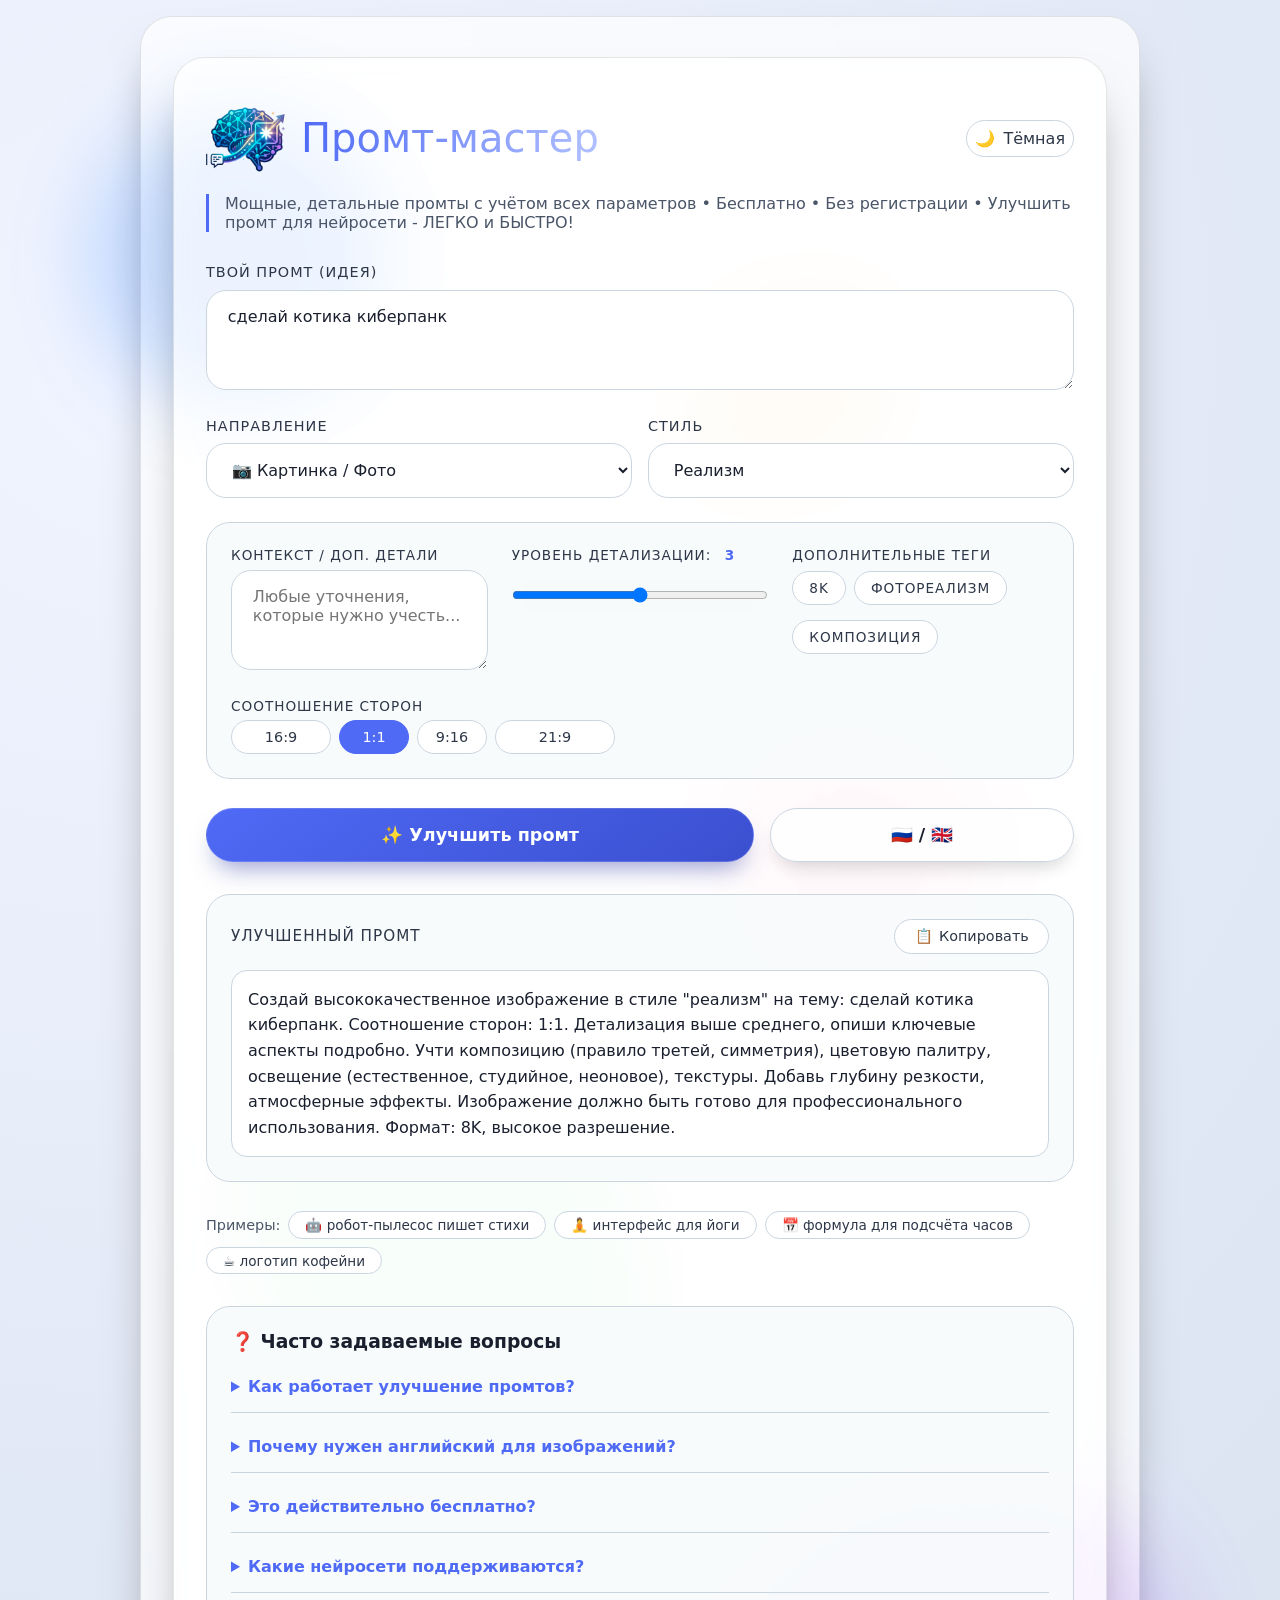
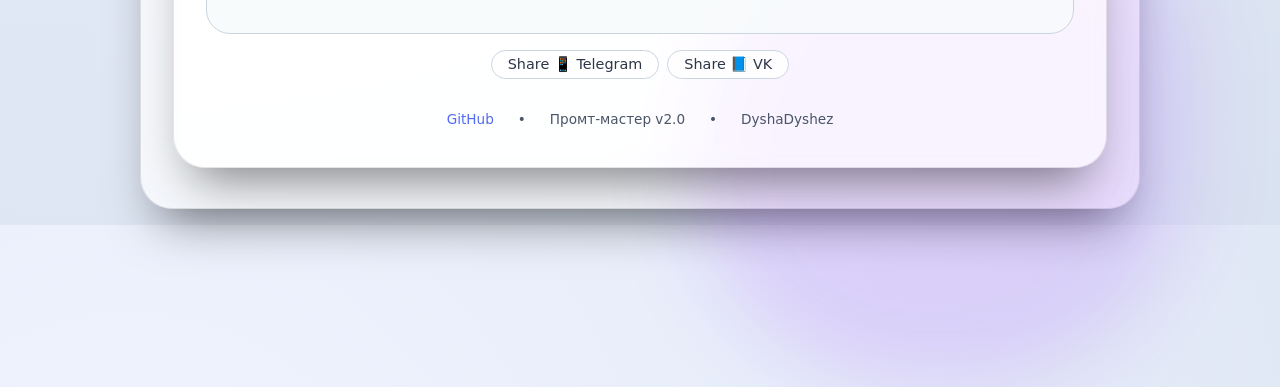
==== index.html @ 8c478e72 "Update index.html" ====
<!DOCTYPE html>
<html lang="ru">
<head>
    <title>Промт-мастер | Улучшить промт для нейросетей и ИИ</title>
    <link rel="icon" href="https://example.com/favicon.ico" type="image/favicon-120x120.svg">
    <meta name="yandex-verification" content="3de7c754c1885992" />
    <!-- ВСЕ МЕТА-ТЕГИ ОСТАЮТСЯ БЕЗ ИЗМЕНЕНИЙ -->
     <meta property="og:title" content="Промт-мастер — улучшить промт для нейросетей">
    <meta property="og:description" content="Бесплатный инструмент для создания идеальных запросов в Midjourney, ChatGPT и другие нейросети. Автоперевод, детализация, теги. Промт-мастер">
    <meta property="og:type" content="website">
    <meta property="og:url" content="https://dyshadyshez.github.io/Promt-Changer/">
    <meta property="og:image" content="https://dyshadyshez.github.io/Promt-Changer/og-image.jpg">
    <meta property="og:image:width" content="1200">
    <meta property="og:image:height" content="630">
    <meta property="og:site_name" content="Промт-мастер">
    <meta property="og:locale" content="ru_RU">
    <meta property="telegram:channel" content="@ваш_канал">
    <meta name="robots" content="index, follow, max-snippet:-1, max-image-preview:large, max-video-preview:-1">
    <meta name="googlebot" content="index, follow">
    <meta name="yandex" content="index, follow">
    <meta name="keywords" content="prompt, prompt-changer, prompt-master, prompt master, promt, prompt ai, промт, улучшение промтов, генератор промтов, нейросети, midjourney, chatgpt, dall-e, stable diffusion, prompt engineering, запросы для нейросетей, как писать промты, промты для изображений, промты для текста, ИИ, искусственный интеллект, dyshadyshez">
    <meta name="author" content="dyshadyshez">
    <meta name="copyright" content="2026">
    <meta name="format-detection" content="telephone=no">
    <meta name="theme-color" content="#4f6af5">
    <link rel="sitemap" type="application/xml" href="https://dyshadyshez.github.io/Promt-Changer/sitemap.xml">
    <meta charset="UTF-8">
    <meta name="viewport" content="width=device-width, initial-scale=1.0">
    <meta name="description" content="Промт-мастер — бесплатный онлайн-инструмент для улучшения промтов. Автоматически переводит на английский, добавляет детали, стили и теги для идеальных запросов в Midjourney, ChatGPT, DALL-E, Stable Diffusion.">
    <meta name="keywords" content="промт, улучшить промт для нейросети, улучшение промтов, нейросети, midjourney, chatgpt, dall-e, генерация изображений, AI prompts, prompt engineering, генератор промтов, запросы для нейросетей, как писать промты, promt, промт, промт для нейросетей, улучшить промт, улучшение промта, нейросеть, AI">
    <meta name="author" content="dyshadyshez">
    <meta name="robots" content="index, follow">
    <meta name="language" content="Russian">
    <meta name="revisit-after" content="7 days">
    <meta property="og:image" content="https://dyshadyshez.github.io/Promt-Changer/og-image.png">
    <meta property="og:image:width" content="1200">
    <meta property="og:image:height" content="630">
    <meta property="og:image:alt" content="Промт-мастер - улучшение промтов для нейросетей">
    <meta name="twitter:card" content="summary_large_image">
    <meta name="twitter:image" content="https://dyshadyshez.github.io/Promt-Changer/og-image.jpg">
    <meta name="twitter:card" content="summary_large_image">
    <meta name="twitter:title" content="Промт-мастер">
    <meta name="twitter:description" content="Улучшить промт для нейросетей">
    <meta name="twitter:image" content="https://dyshadyshez.github.io/Promt-Changer/twitter-preview.jpg">
    <meta name="twitter:site" content="@dyshadyshez">
    <link rel="canonical" href="https://dyshadyshez.github.io/Promt-Changer/">
    <link rel="icon" type="image/x-icon" href="favicon.ico">
    <link rel="icon" type="image/png" sizes="32x32" href="favicon-32x32.png">
    <link rel="icon" type="image/png" sizes="16x16" href="favicon-16x16.png">
    <link rel="apple-touch-icon" href="apple-touch-icon.png">
    <meta name="yandex-verification" content="107773413" />
    <meta name="google-site-verification" content="Kg1-08nEpYVhfQC5q7SA82VuYpNn3GpHWhZMo6xVyNA" />
    <meta name="robots" content="index, follow, max-snippet:-1, max-image-preview:large, max-video-preview:-1">
    <!-- ... (весь head остается таким же, но удаляем тег <style> и его содержимое) ... -->
    
    <meta charset="UTF-8">
    <meta name="viewport" content="width=device-width, initial-scale=1.0">
    <title>Промт-мастер | Улучшить промт для нейросетей и ИИ</title>
    
    <!-- ПОДКЛЮЧАЕМ ВНЕШНИЙ CSS -->
    <link rel="stylesheet" href="css/style.css">
    
    <!-- ОСТАЛЬНЫЕ МЕТА-ТЕГИ И СКРИПТЫ АНАЛИТИКИ ОСТАЮТСЯ -->
    <!-- ... -->
</head>
<body>
    <div class="main-panel">
    <!-- ВЕСЬ HTML-КОД ТЕЛА СТРАНИЦЫ ОСТАЕТСЯ ТАКИМ ЖЕ -->
    <div class="shapes" id="parallaxShapes">
        <div class="shape shape1" data-depth="0.4"></div>
        <div class="shape shape2" data-depth="0.7"></div>
        <div class="shape shape3" data-depth="0.2"></div>
        <div class="shape shape4" data-depth="0.9"></div>
        <div class="shape shape5" data-depth="0.5"></div>
    </div>
    <div class="main-panel">
        <div class="header">
            <div style="display: flex; align-items: center;">
                <img src="og-image_v2.png" alt="Промт-мастер" style="height: 80px; width: auto; border-radius: 8px;">
                <span style="font-size: 2.5rem; font-weight: 500; margin-left: 15px; background: linear-gradient(to right, #4f6af5, #b0c0ff); -webkit-background-clip: text; -webkit-text-fill-color: transparent;">Промт-мастер</span>
            </div>
            <div class="theme-toggle" id="themeToggle">
                <span>🌙</span>
                <span>Тема</span>
            </div>
        </div>
        <div class="subhead">Мощные, детальные промты с учётом всех параметров • Бесплатно • Без регистрации • Улучшить промт для нейросети - ЛЕГКО и БЫСТРО!</div>
        <div class="input-group">
            <label for="rawPrompt">Твой промт (идея)</label>
            <textarea id="rawPrompt" placeholder="Например: сделай котика киберпанк">сделай котика киберпанк</textarea>
        </div>
        <div class="select-row">
            <div class="select-item">
                <label for="direction">Направление</label>
                <select id="direction">
                    <option value="image" selected>📷 Картинка / Фото</option>
                    <option value="text">📝 Текст</option>
                    <option value="code">💻 Код</option>
                    <option value="excel">📊 Excel</option>
                    <option value="video">🎬 Видео</option>
                    <option value="music">🎵 Музыка</option>
                    <option value="3d">🧊 3D модель</option>
                    <option value="design">🎨 Дизайн</option>
                    <option value="marketing">📈 Маркетинг</option>
                </select>
            </div>
            <div class="select-item">
                <label for="style">Стиль</label>
                <select id="style"></select>
            </div>
        </div>
        <div class="extra-settings">
            <div class="setting-item">
                <label for="context">Контекст / доп. детали</label>
                <textarea id="context" placeholder="Любые уточнения, которые нужно учесть..." rows="2"></textarea>
            </div>
            <div class="setting-item">
                <label for="detailLevel">Уровень детализации: <span id="detailValue" class="range-value">3</span></label>
                <input type="range" id="detailLevel" min="1" max="5" value="3" step="1">
            </div>
            <div class="setting-item" id="tagsContainer" style="display: none;">
                <label>Дополнительные теги</label>
                <div class="tags-container" id="dynamicTags"></div>
            </div>
            <div class="setting-item" id="aspectRatioContainer" style="display: none;">
                <label>Соотношение сторон</label>
                <div class="aspect-ratio-group" id="aspectGroup">
                    <div class="aspect-btn" data-ratio="16:9">16:9</div>
                    <div class="aspect-btn active" data-ratio="1:1">1:1</div>
                    <div class="aspect-btn" data-ratio="9:16">9:16</div>
                    <div class="aspect-btn" data-ratio="21:9">21:9</div>
                </div>
                <input type="hidden" id="aspectRatio" value="1:1">
            </div>
        </div>
        <div class="button-group">
            <button class="primary-btn" id="enhanceBtn">✨ Улучшить промт</button>
            <button class="lang-toggle-btn" id="langToggle">🇷🇺 / 🇬🇧</button>
        </div>
        <div class="result-area">
            <div class="result-header">
                <span>улучшенный промт</span>
                <div class="result-actions">
                    <button class="copy-btn" id="copyBtn"><span>📋</span> Копировать</button>
                </div>
            </div>
            <div class="prompt-output" id="enhancedPrompt">Здесь появится улучшенная версия...</div>
        </div>
        <div class="examples">
            <span>Примеры:</span>
            <div class="example-chip" data-example="робот-пылесос пишет стихи">🤖 робот-пылесос пишет стихи</div>
            <div class="example-chip" data-example="интерфейс для приложения йоги">🧘 интерфейс для йоги</div>
            <div class="example-chip" data-example="формула для подсчёта часов">📅 формула для подсчёта часов</div>
            <div class="example-chip" data-example="логотип для кофейни в стиле минимализм">☕ логотип кофейни</div>
        </div>
        <div class="faq-section">
            <h3>❓ Часто задаваемые вопросы</h3>
            <details>
                <summary>Как работает улучшение промтов?</summary>
                <p>Мы анализируем ваш запрос, определяем направление (изображение, текст, код) и добавляем профессиональные детали, переводим на английский для лучших результатов в нейросетях. Учитываются стиль, контекст, уровень детализации и выбранные теги.</p>
            </details>
            <details>
                <summary>Почему нужен английский для изображений?</summary>
                <p>Большинство нейросетей (Midjourney, DALL-E, Stable Diffusion) лучше понимают английские запросы. Мы автоматически переводим и добавляем ключевые слова для качества: 4K, highly detailed, photorealistic, cinematic lighting и другие.</p>
            </details>
            <details>
                <summary>Это действительно бесплатно?</summary>
                <p>Да, Промт-мастер полностью бесплатный инструмент с открытым исходным кодом. Вы можете пользоваться всеми функциями без ограничений.</p>
            </details>
            <details>
                <summary>Какие нейросети поддерживаются?</summary>
                <p>Наши промты подходят для Midjourney, DALL-E 2/3, Stable Diffusion, Adobe Firefly, ChatGPT, Claude, Gemini и любых других генеративных моделей.</p>
            </details>
        </div>
        <div class="share-buttons">
            <a href="https://t.me/share/url?url=https://dyshadyshez.github.io/Promt-Changer/&text=Промт-мастер — улучшай промты для нейросетей" target="_blank" class="share-btn">Share 📱 Telegram</a>
            <a href="https://vk.com/share.php?url=https://dyshadyshez.github.io/Promt-Changer/" target="_blank" class="share-btn">Share 📘 VK</a>
        </div>
        <div class="footer">
            <a href="https://github.com/dyshadyshez/Promt-Changer" target="_blank">GitHub</a>
            <span>•</span>
            <span>Промт-мастер v2.0</span>
            <span>•</span>
            <span>DyshaDyshez</span>
        </div>
    </div>
    
    <div class="shapes" id="parallaxShapes">
        <!-- ... -->
    </div>
    
        <!-- ... весь HTML вашей страницы ... -->
    </div>
    
    <!-- ПОДКЛЮЧАЕМ ВНЕШНИЙ JS -->
    <script src="js/script.js"></script>
    
    <!-- ОСТАЛЬНЫЕ СКРИПТЫ (JSON-LD) ОСТАЮТСЯ -->
    <script type="application/ld+json">
    <!-- ... -->
    </script>
</body>
</html>
---- css/style.css ----
/* ===== СБРОС И ПЕРЕМЕННЫЕ ===== */
* {
    margin: 0;
    padding: 0;
    box-sizing: border-box;
    font-family: 'Inter', system-ui, -apple-system, BlinkMacSystemFont, 'Segoe UI', Roboto, sans-serif;
}
:root {
    --bg-gradient-start: #f0f4ff;
    --bg-gradient-end: #d9e2f0;
    --panel-bg: rgba(255, 255, 255, 0.7);
    --panel-border: rgba(0, 0, 0, 0.1);
    --text-primary: #1a1f2e;
    --text-secondary: #2d3748;
    --text-muted: #4a5568;
    --accent: #4f6af5;
    --accent-hover: #6d85f9;
    --input-bg: rgba(255, 255, 255, 0.9);
    --input-border: #cbd5e0;
    --result-bg: rgba(247, 250, 252, 0.8);
    --shape-opacity: 0.15;
    --shape-color1: rgba(0, 100, 255, 0.2);
    --shape-color2: rgba(150, 50, 255, 0.15);
    --shape-color3: rgba(255, 100, 150, 0.12);
    --shape-color4: rgba(50, 200, 100, 0.1);
    --shape-color5: rgba(255, 180, 50, 0.1);
}
[data-theme="dark"] {
    --bg-gradient-start: #1a1f2e;
    --bg-gradient-end: #0b0d17;
    --panel-bg: rgba(20, 25, 40, 0.7);
    --panel-border: rgba(255, 255, 255, 0.1);
    --text-primary: #eef2ff;
    --text-secondary: #cbd5ff;
    --text-muted: #9aa4c8;
    --accent: #4f6af5;
    --accent-hover: #6d85f9;
    --input-bg: rgba(12, 16, 28, 0.7);
    --input-border: #2f3750;
    --result-bg: rgba(8, 12, 22, 0.6);
    --shape-opacity: 0.03;
    --shape-color1: rgba(0, 180, 255, 0.15);
    --shape-color2: rgba(180, 90, 255, 0.1);
    --shape-color3: rgba(255, 120, 150, 0.12);
    --shape-color4: rgba(100, 255, 150, 0.08);
    --shape-color5: rgba(255, 200, 100, 0.1);
}
body {
    min-height: 100vh;
    background: radial-gradient(circle at 10% 20%, var(--bg-gradient-start), var(--bg-gradient-end));
    color: var(--text-primary);
    overflow-x: hidden;
    position: relative;
    display: flex;
    align-items: center;
    justify-content: center;
    padding: 1rem;
    transition: background 0.3s, color 0.3s;
}
.shapes {
    position: fixed;
    top: 0;
    left: 0;
    width: 100%;
    height: 100%;
    z-index: 0;
    pointer-events: none;
}
.shape {
    position: absolute;
    background: rgba(255, 255, 255, var(--shape-opacity));
    border-radius: 50%;
    filter: blur(40px);
    will-change: transform;
    transition: background 0.3s;
}
.shape1 { width: 300px; height: 300px; background: var(--shape-color1); top: 5%; left: -5%; }
.shape2 { width: 500px; height: 500px; background: var(--shape-color2); bottom: -10%; right: -5%; border-radius: 60% 40% 50% 50%; }
.shape3 { width: 250px; height: 250px; background: var(--shape-color3); top: 40%; right: 15%; border-radius: 30% 70% 70% 30%; filter: blur(50px); }
.shape4 { width: 400px; height: 400px; background: var(--shape-color4); bottom: 20%; left: 10%; border-radius: 40% 60% 30% 70%; }
.shape5 { width: 200px; height: 200px; background: var(--shape-color5); top: 15%; right: 25%; border-radius: 50% 20% 50% 20%; filter: blur(30px); }
.main-panel {
    position: relative;
    z-index: 10;
    width: 100%;
    max-width: 1000px;
    background: var(--panel-bg);
    backdrop-filter: blur(10px);
    -webkit-backdrop-filter: blur(10px);
    border: 1px solid var(--panel-border);
    border-radius: 32px;
    padding: 2.5rem 2rem;
    box-shadow: 0 30px 50px -20px rgba(0, 0, 0, 0.5);
    transition: background 0.3s, border 0.3s;
}
.header {
    display: flex;
    justify-content: space-between;
    align-items: center;
    margin-bottom: 1rem;
    flex-wrap: wrap;
    gap: 1rem;
}
h1 {
    font-size: 2.5rem;
    font-weight: 500;
    letter-spacing: -0.02em;
    background: linear-gradient(to right, var(--accent), #b0c0ff);
    -webkit-background-clip: text;
    -webkit-text-fill-color: transparent;
    margin-bottom: 0;
}
.theme-toggle {
    background: var(--input-bg);
    border: 1px solid var(--input-border);
    border-radius: 40px;
    padding: 0.5rem;
    cursor: pointer;
    display: flex;
    align-items: center;
    gap: 0.5rem;
    color: var(--text-secondary);
    transition: 0.2s;
}
.theme-toggle:hover { border-color: var(--accent); transform: scale(1.02); }
.subhead {
    font-size: 1rem;
    color: var(--text-muted);
    margin-bottom: 2rem;
    border-left: 3px solid var(--accent);
    padding-left: 1rem;
}
.input-group { margin-bottom: 1.5rem; }
label {
    display: block;
    font-size: 0.9rem;
    text-transform: uppercase;
    letter-spacing: 1px;
    color: var(--text-secondary);
    margin-bottom: 0.6rem;
}
textarea, select, input[type=range] {
    width: 100%;
    background: var(--input-bg);
    border: 1px solid var(--input-border);
    border-radius: 20px;
    padding: 1rem 1.3rem;
    font-size: 1rem;
    color: var(--text-primary);
    outline: none;
    transition: border 0.2s, box-shadow 0.2s, transform 0.2s, background 0.3s;
    backdrop-filter: blur(4px);
}
textarea { min-height: 100px; resize: vertical; }
textarea:focus, select:focus {
    border-color: var(--accent);
    box-shadow: 0 0 0 3px rgba(79, 106, 245, 0.2);
}
.select-row {
    display: flex;
    gap: 1rem;
    flex-wrap: wrap;
    margin-bottom: 1.5rem;
}
.select-item { flex: 1 1 200px; }
.extra-settings {
    background: var(--result-bg);
    border-radius: 24px;
    padding: 1.5rem;
    margin-bottom: 1.8rem;
    border: 1px solid var(--input-border);
    display: flex;
    flex-wrap: wrap;
    gap: 1.5rem;
    transition: background 0.3s;
}
.setting-item { flex: 1 1 200px; min-width: 160px; }
.setting-item label { margin-bottom: 0.4rem; font-size: 0.85rem; }
.range-value { display: inline-block; margin-left: 0.5rem; color: var(--accent); font-weight: 600; }
.tags-container {
    display: flex;
    flex-wrap: wrap;
    gap: 0.5rem;
    margin-top: 0.5rem;
}
.tag-checkbox {
    display: inline-flex;
    align-items: center;
    background: var(--input-bg);
    border: 1px solid var(--input-border);
    border-radius: 30px;
    padding: 0.5rem 1rem;
    font-size: 0.85rem;
    color: var(--text-secondary);
    cursor: pointer;
    transition: 0.2s;
    user-select: none;
}
.tag-checkbox input { display: none; }
.tag-checkbox:has(input:checked) {
    background: var(--accent);
    border-color: var(--accent);
    color: white;
}
.aspect-ratio-group {
    display: flex;
    gap: 0.5rem;
    flex-wrap: wrap;
    align-items: stretch;
}
.aspect-btn {
    background: var(--input-bg);
    border: 1px solid var(--input-border);
    border-radius: 30px;
    padding: 0.5rem 0;
    font-size: 0.9rem;
    color: var(--text-secondary);
    cursor: pointer;
    transition: 0.2s;
    text-align: center;
    display: flex;
    align-items: center;
    justify-content: center;
}
.aspect-btn[data-ratio="16:9"] { width: 100px; }
.aspect-btn[data-ratio="1:1"] { width: 70px; }
.aspect-btn[data-ratio="9:16"] { width: 70px; }
.aspect-btn[data-ratio="21:9"] { width: 120px; }
.aspect-btn.active {
    background: var(--accent);
    border-color: var(--accent);
    color: white;
}
.button-group {
    display: flex;
    gap: 1rem;
    flex-wrap: wrap;
    margin-bottom: 2rem;
}
.primary-btn, .lang-toggle-btn {
    background: linear-gradient(145deg, var(--accent), #3b4fd0);
    border: none;
    font-weight: 600;
    font-size: 1.1rem;
    padding: 1rem 1.8rem;
    border-radius: 40px;
    cursor: pointer;
    color: white;
    transition: transform 0.2s, box-shadow 0.2s, filter 0.2s;
    box-shadow: 0 15px 25px -10px rgba(47, 58, 163, 0.5);
    border: 1px solid rgba(255, 255, 255, 0.15);
    flex: 2;
}
.lang-toggle-btn {
    flex: 1;
    background: var(--input-bg);
    color: var(--text-primary);
    box-shadow: 0 10px 20px -8px rgba(0,0,0,0.2);
    border: 1px solid var(--input-border);
}
.primary-btn:hover, .lang-toggle-btn:hover {
    transform: scale(1.02) translateY(-2px);
    filter: brightness(1.1);
}
.result-area {
    background: var(--result-bg);
    border-radius: 24px;
    padding: 1.5rem;
    border: 1px solid var(--input-border);
    transition: background 0.3s;
}
.result-header {
    display: flex;
    justify-content: space-between;
    align-items: center;
    margin-bottom: 1rem;
    color: var(--text-secondary);
    font-size: 0.95rem;
    text-transform: uppercase;
    letter-spacing: 1px;
    flex-wrap: wrap;
    gap: 0.5rem;
}
.result-actions { display: flex; gap: 0.6rem; }
.copy-btn {
    background: var(--input-bg);
    border: 1px solid var(--input-border);
    border-radius: 30px;
    padding: 0.5rem 1.2rem;
    font-size: 0.9rem;
    color: var(--text-secondary);
    cursor: pointer;
    display: inline-flex;
    align-items: center;
    gap: 0.4rem;
    transition: 0.2s;
    animation: softPulse 2s ease-in-out infinite;
}
.copy-btn:hover {
    transform: scale(1.05);
    box-shadow: 0 0 20px rgba(79, 106, 245, 0.5);
    animation: none;
}
@keyframes softPulse {
    0% { box-shadow: 0 0 0 0 rgba(79, 106, 245, 0.4); background: linear-gradient(135deg, var(--accent), #6d85f9); }
    50% { box-shadow: 0 0 0 8px rgba(79, 106, 245, 0.2); background: linear-gradient(135deg, #6d85f9, var(--accent)); }
    100% { box-shadow: 0 0 0 0 rgba(79, 106, 245, 0); background: linear-gradient(135deg, var(--accent), #6d85f9); }
}
.prompt-output {
    font-size: 1rem;
    line-height: 1.6;
    color: var(--text-primary);
    white-space: pre-wrap;
    word-break: break-word;
    min-height: 120px;
    padding: 1rem;
    background: var(--input-bg);
    border-radius: 16px;
    border: 1px solid var(--input-border);
}
.faq-section {
    margin-top: 2rem;
    background: var(--result-bg);
    border-radius: 24px;
    padding: 1.5rem;
    border: 1px solid var(--input-border);
}
.faq-section h3 { margin-bottom: 1rem; color: var(--text-primary); }
details {
    margin-bottom: 1rem;
    border-bottom: 1px solid var(--input-border);
    padding-bottom: 0.5rem;
}
summary {
    font-weight: 600;
    color: var(--accent);
    cursor: pointer;
    padding: 0.5rem 0;
}
details p {
    margin-top: 0.5rem;
    color: var(--text-secondary);
    padding-left: 1rem;
}
.examples {
    margin-top: 1.8rem;
    display: flex;
    flex-wrap: wrap;
    gap: 0.5rem;
    align-items: center;
}
.examples span { color: var(--text-muted); font-size: 0.9rem; }
.example-chip {
    background: var(--input-bg);
    border: 1px solid var(--input-border);
    border-radius: 40px;
    padding: 0.3rem 1rem;
    font-size: 0.85rem;
    color: var(--text-secondary);
    cursor: pointer;
    transition: 0.2s;
}
.example-chip:hover {
    background: var(--accent);
    border-color: var(--accent);
    color: white;
    transform: translateY(-2px);
}
.footer {
    margin-top: 2rem;
    text-align: center;
    color: var(--text-muted);
    font-size: 0.85rem;
    display: flex;
    justify-content: center;
    gap: 1.5rem;
    flex-wrap: wrap;
}
.footer a { color: var(--accent); text-decoration: none; }
.footer a:hover { text-decoration: underline; }
.share-buttons {
    display: flex;
    gap: 0.5rem;
    justify-content: center;
    margin-top: 1rem;
}
.share-btn {
    background: var(--input-bg);
    border: 1px solid var(--input-border);
    border-radius: 30px;
    padding: 0.3rem 1rem;
    color: var(--text-secondary);
    text-decoration: none;
    font-size: 0.9rem;
    transition: 0.2s;
}
.share-btn:hover {
    background: var(--accent);
    color: white;
}
@media (max-width: 700px) {
    .main-panel { padding: 1.5rem; }
    h1 { font-size: 2rem; }
    .extra-settings { flex-direction: column; gap: 1rem; }
    .button-group { flex-direction: column; }
    .aspect-btn[data-ratio] { width: auto !important; flex: 1; }
    .footer { flex-direction: column; gap: 0.5rem; }
}
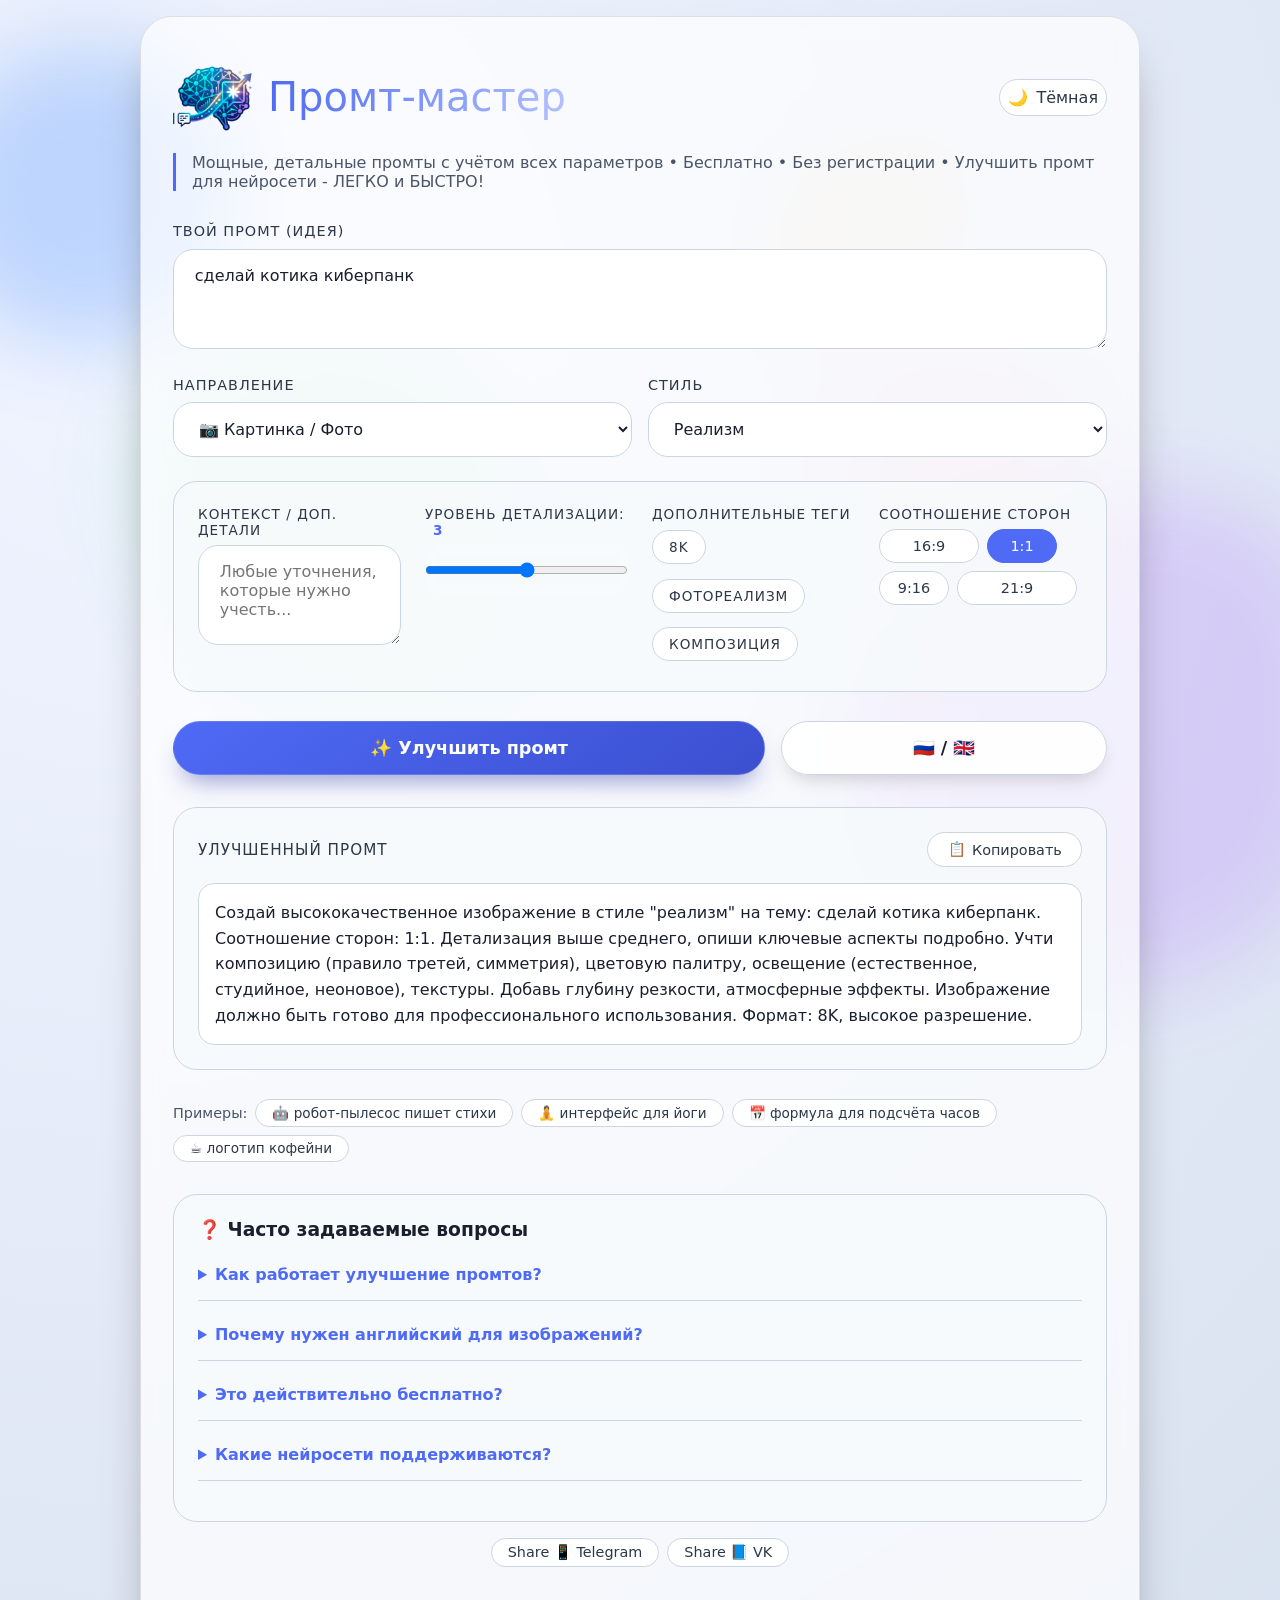
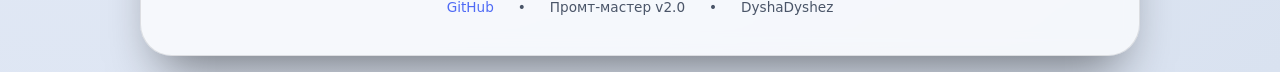
==== commit ce2ebef9: "Update index.html" ====
--- a/index.html
+++ b/index.html
@@ -64,7 +64,7 @@
     <!-- ... -->
 </head>
 <body>
-    <div class="main-panel">
+   
     <!-- ВЕСЬ HTML-КОД ТЕЛА СТРАНИЦЫ ОСТАЕТСЯ ТАКИМ ЖЕ -->
     <div class="shapes" id="parallaxShapes">
         <div class="shape shape1" data-depth="0.4"></div>
--- a/css/style.css
+++ b/css/style.css
@@ -406,3 +406,6 @@
     .aspect-btn[data-ratio] { width: auto !important; flex: 1; }
     .footer { flex-direction: column; gap: 0.5rem; }
 }
+body {
+    overflow-x: hidden;
+}
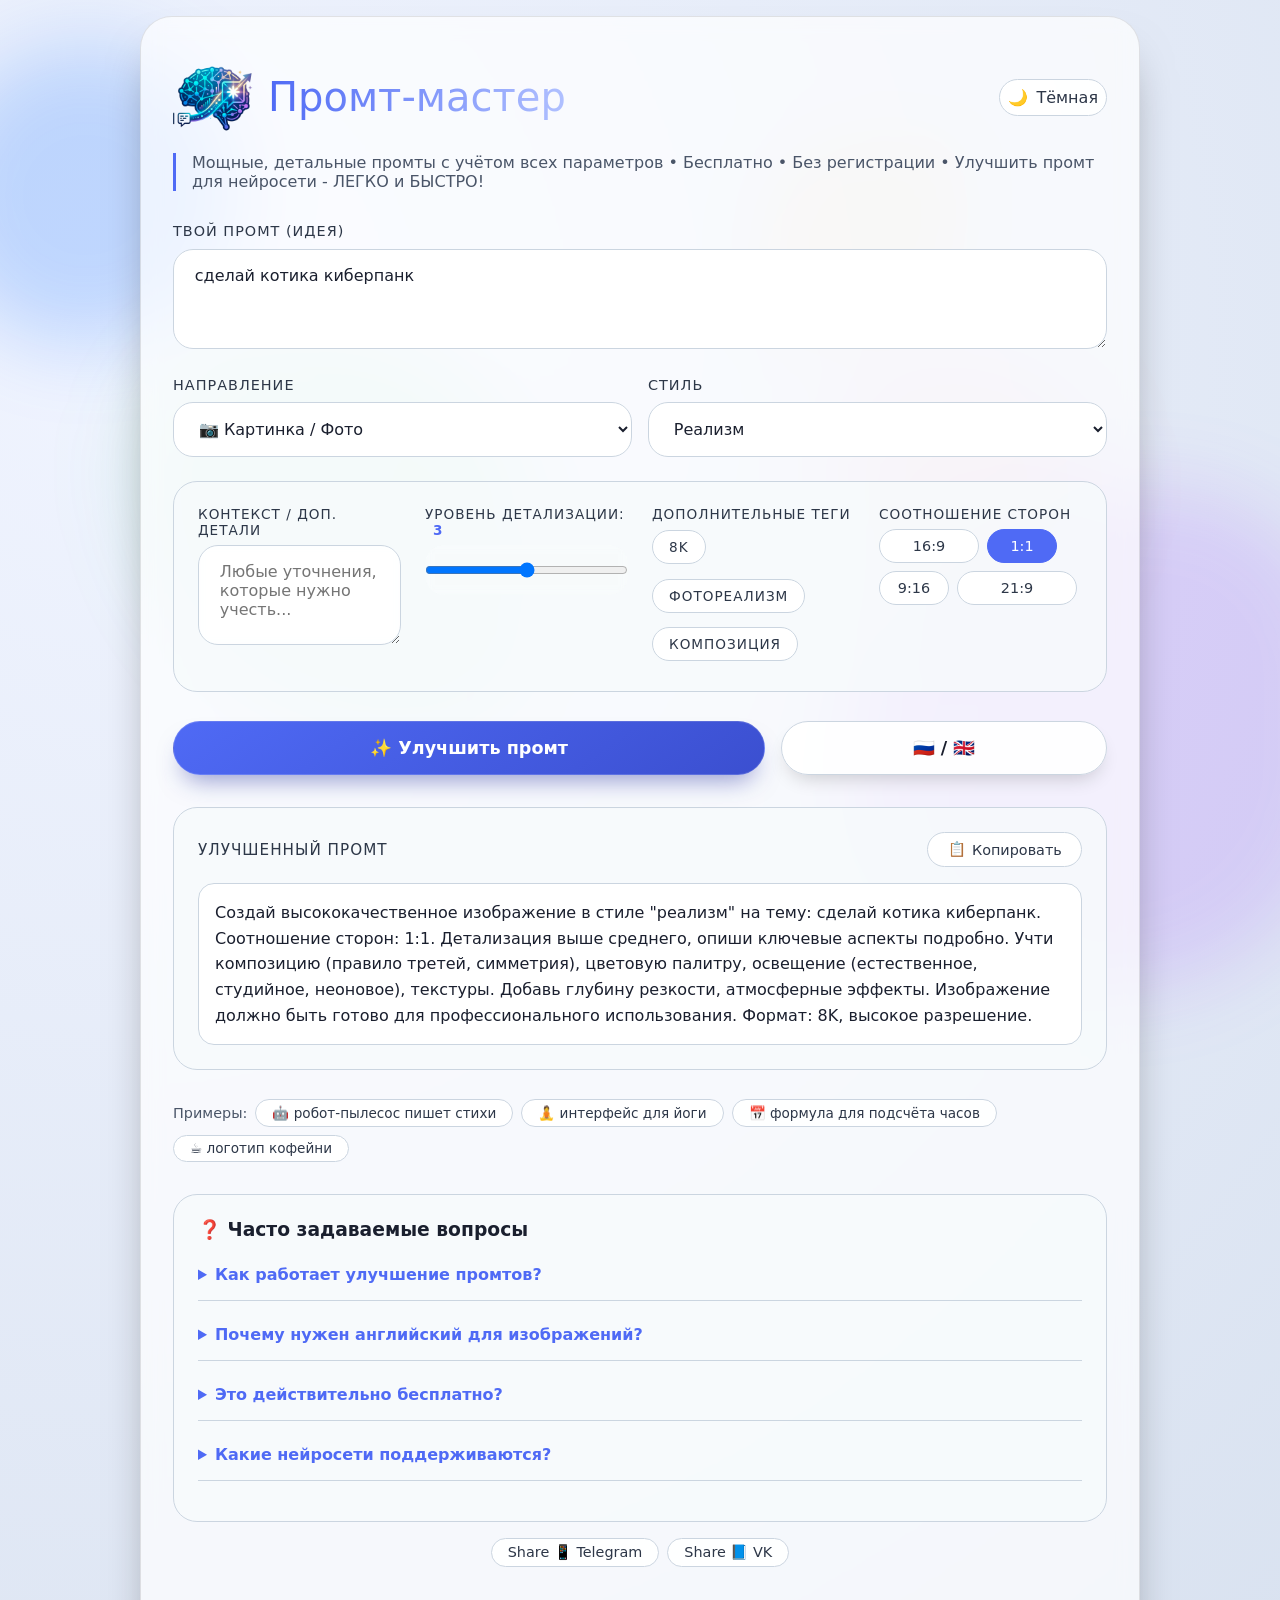
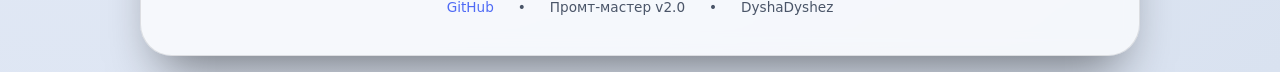
==== commit 0e1d0ad3: "Update index.html" ====
--- a/index.html
+++ b/index.html
@@ -189,9 +189,6 @@
         <!-- ... -->
     </div>
     
-        <!-- ... весь HTML вашей страницы ... -->
-    </div>
-    
     <!-- ПОДКЛЮЧАЕМ ВНЕШНИЙ JS -->
     <script src="js/script.js"></script>
     
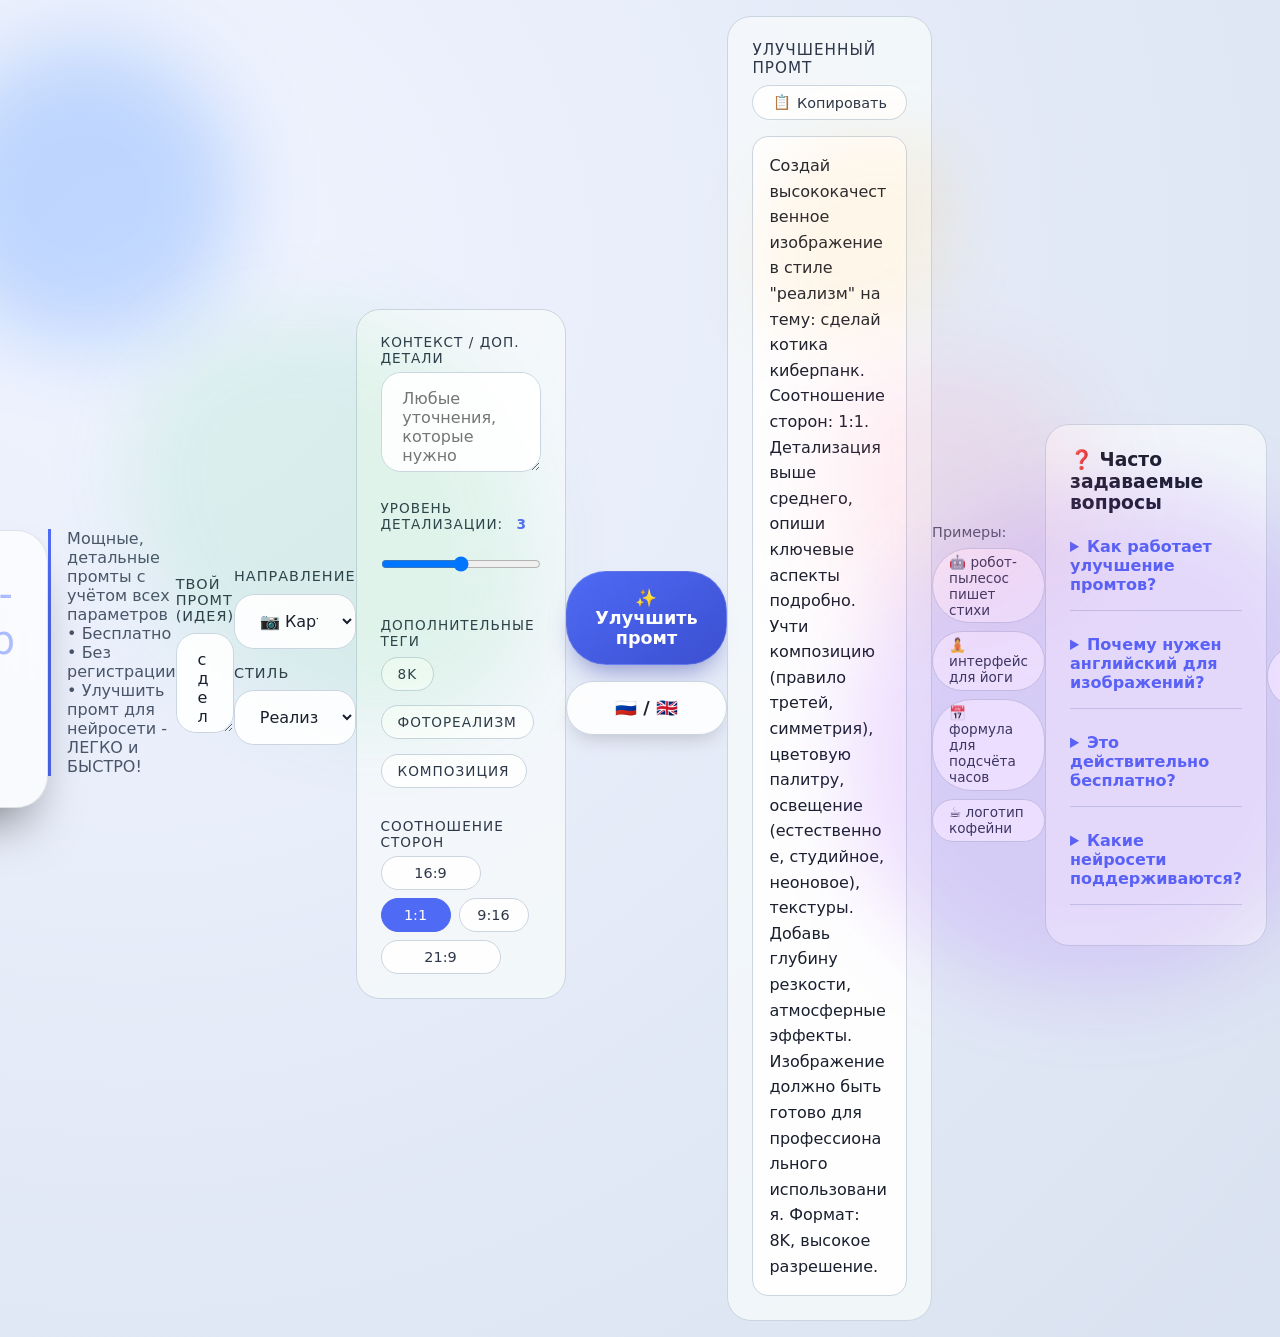
==== commit b9691f4b: "Update index.html" ====
--- a/index.html
+++ b/index.html
@@ -75,14 +75,22 @@
     </div>
     <div class="main-panel">
         <div class="header">
-            <div style="display: flex; align-items: center;">
-                <img src="og-image_v2.png" alt="Промт-мастер" style="height: 80px; width: auto; border-radius: 8px;">
-                <span style="font-size: 2.5rem; font-weight: 500; margin-left: 15px; background: linear-gradient(to right, #4f6af5, #b0c0ff); -webkit-background-clip: text; -webkit-text-fill-color: transparent;">Промт-мастер</span>
-            </div>
-            <div class="theme-toggle" id="themeToggle">
-                <span>🌙</span>
-                <span>Тема</span>
-            </div>
+    <div style="display: flex; align-items: center;">
+        <img src="og-image_v2.png" alt="Промт-мастер" style="height: 80px; width: auto; border-radius: 8px;">
+        <span style="font-size: 2.5rem; font-weight: 500; margin-left: 15px; background: linear-gradient(to right, #4f6af5, #b0c0ff); -webkit-background-clip: text; -webkit-text-fill-color: transparent;">Промт-мастер</span>
+    </div>
+    
+    <!-- НАВИГАЦИЯ -->
+    <nav class="main-nav">
+        <a href="index.html" class="nav-link active">Главная</a>
+        <a href="prompts.html" class="nav-link">Готовые промты</a>
+    </nav>
+    
+    <div class="theme-toggle" id="themeToggle">
+        <span>🌙</span>
+        <span>Тема</span>
+    </div>
+</div>
         </div>
         <div class="subhead">Мощные, детальные промты с учётом всех параметров • Бесплатно • Без регистрации • Улучшить промт для нейросети - ЛЕГКО и БЫСТРО!</div>
         <div class="input-group">
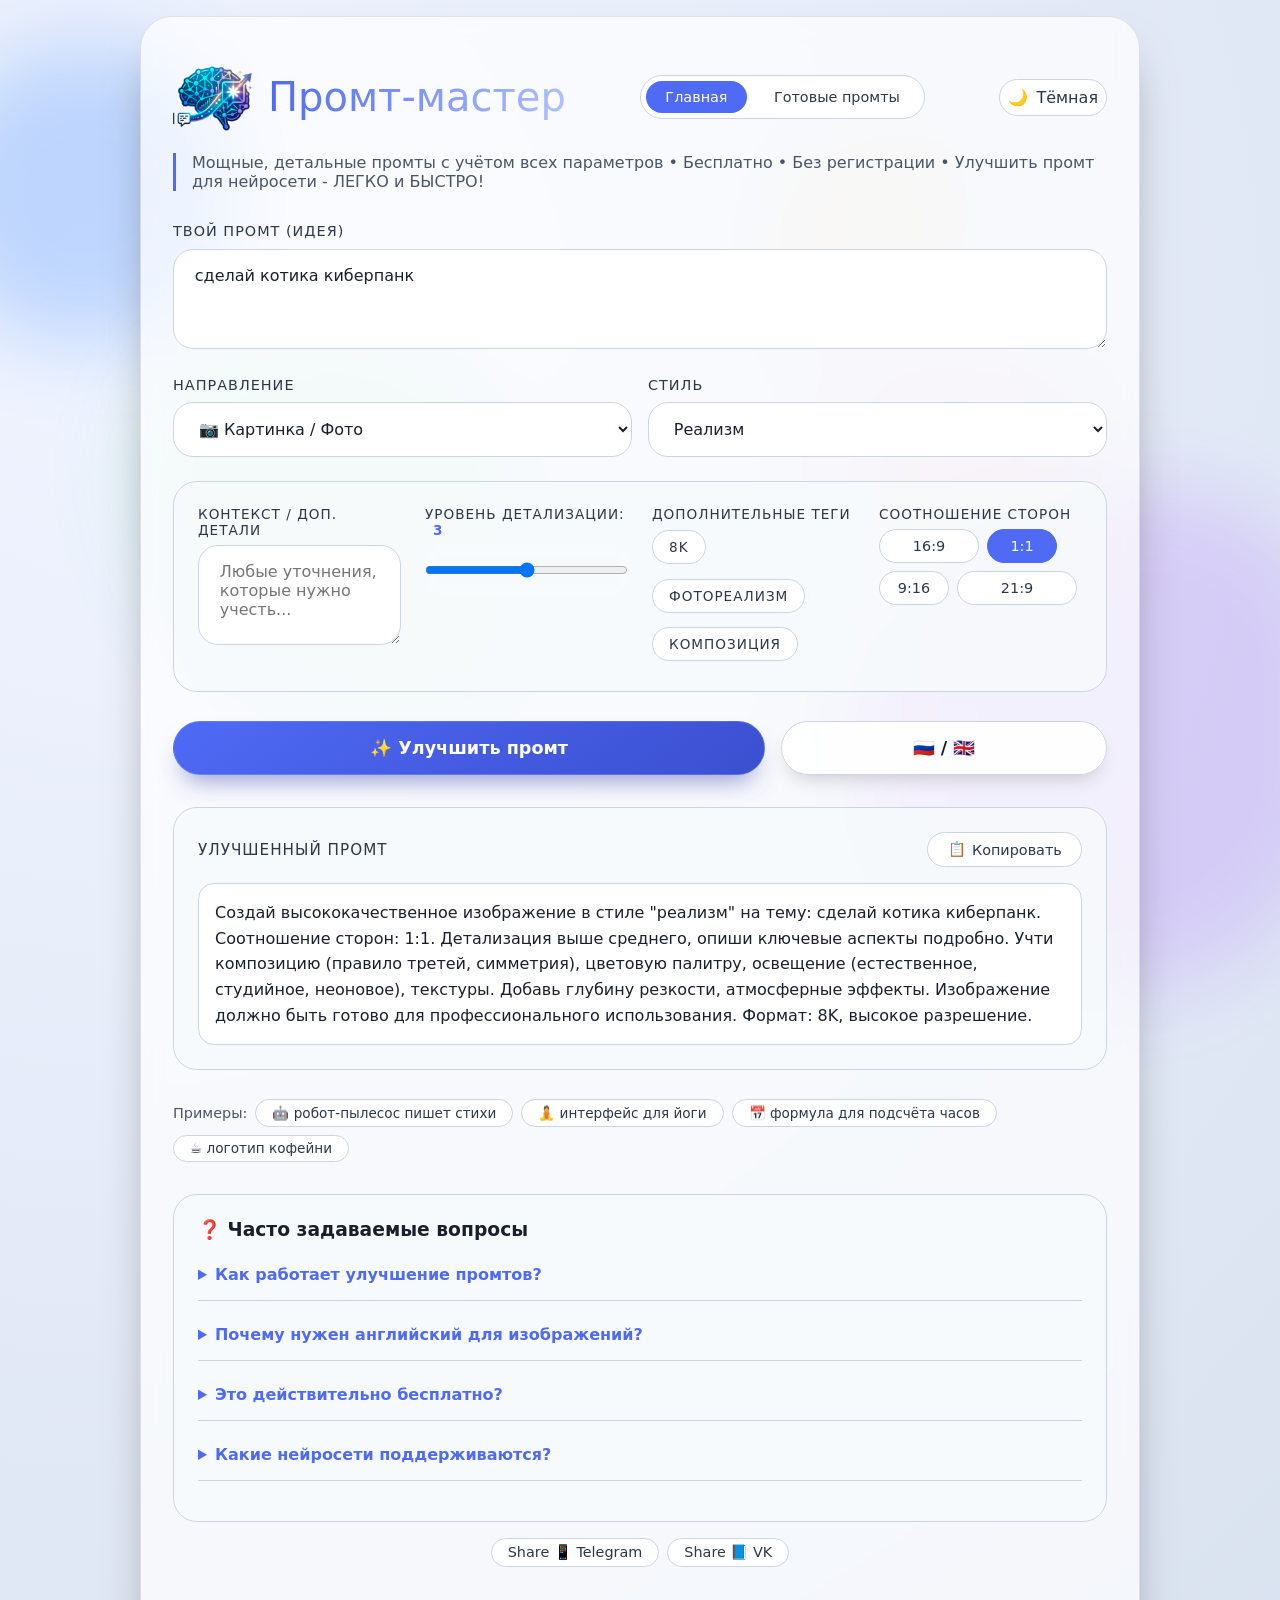
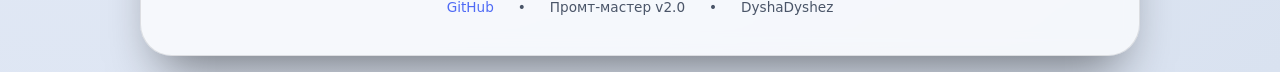
==== commit 7dcd55f7: "Update index.html" ====
--- a/index.html
+++ b/index.html
@@ -91,7 +91,6 @@
         <span>Тема</span>
     </div>
 </div>
-        </div>
         <div class="subhead">Мощные, детальные промты с учётом всех параметров • Бесплатно • Без регистрации • Улучшить промт для нейросети - ЛЕГКО и БЫСТРО!</div>
         <div class="input-group">
             <label for="rawPrompt">Твой промт (идея)</label>
--- a/css/style.css
+++ b/css/style.css
@@ -406,6 +406,34 @@
     .aspect-btn[data-ratio] { width: auto !important; flex: 1; }
     .footer { flex-direction: column; gap: 0.5rem; }
 }
-body {
-    overflow-x: hidden;
-}
+
+/* ===== НАВИГАЦИЯ ===== */
+.main-nav {
+    display: flex;
+    gap: 0.5rem;
+    background: var(--input-bg);
+    padding: 0.3rem;
+    border-radius: 60px;
+    border: 1px solid var(--input-border);
+}
+
+.nav-link {
+    padding: 0.5rem 1.2rem;
+    border-radius: 40px;
+    text-decoration: none;
+    color: var(--text-secondary);
+    font-size: 0.9rem;
+    font-weight: 500;
+    transition: all 0.2s ease;
+}
+
+.nav-link:hover {
+    background: var(--accent);
+    color: white;
+    transform: translateY(-1px);
+}
+
+.nav-link.active {
+    background: var(--accent);
+    color: white;
+}
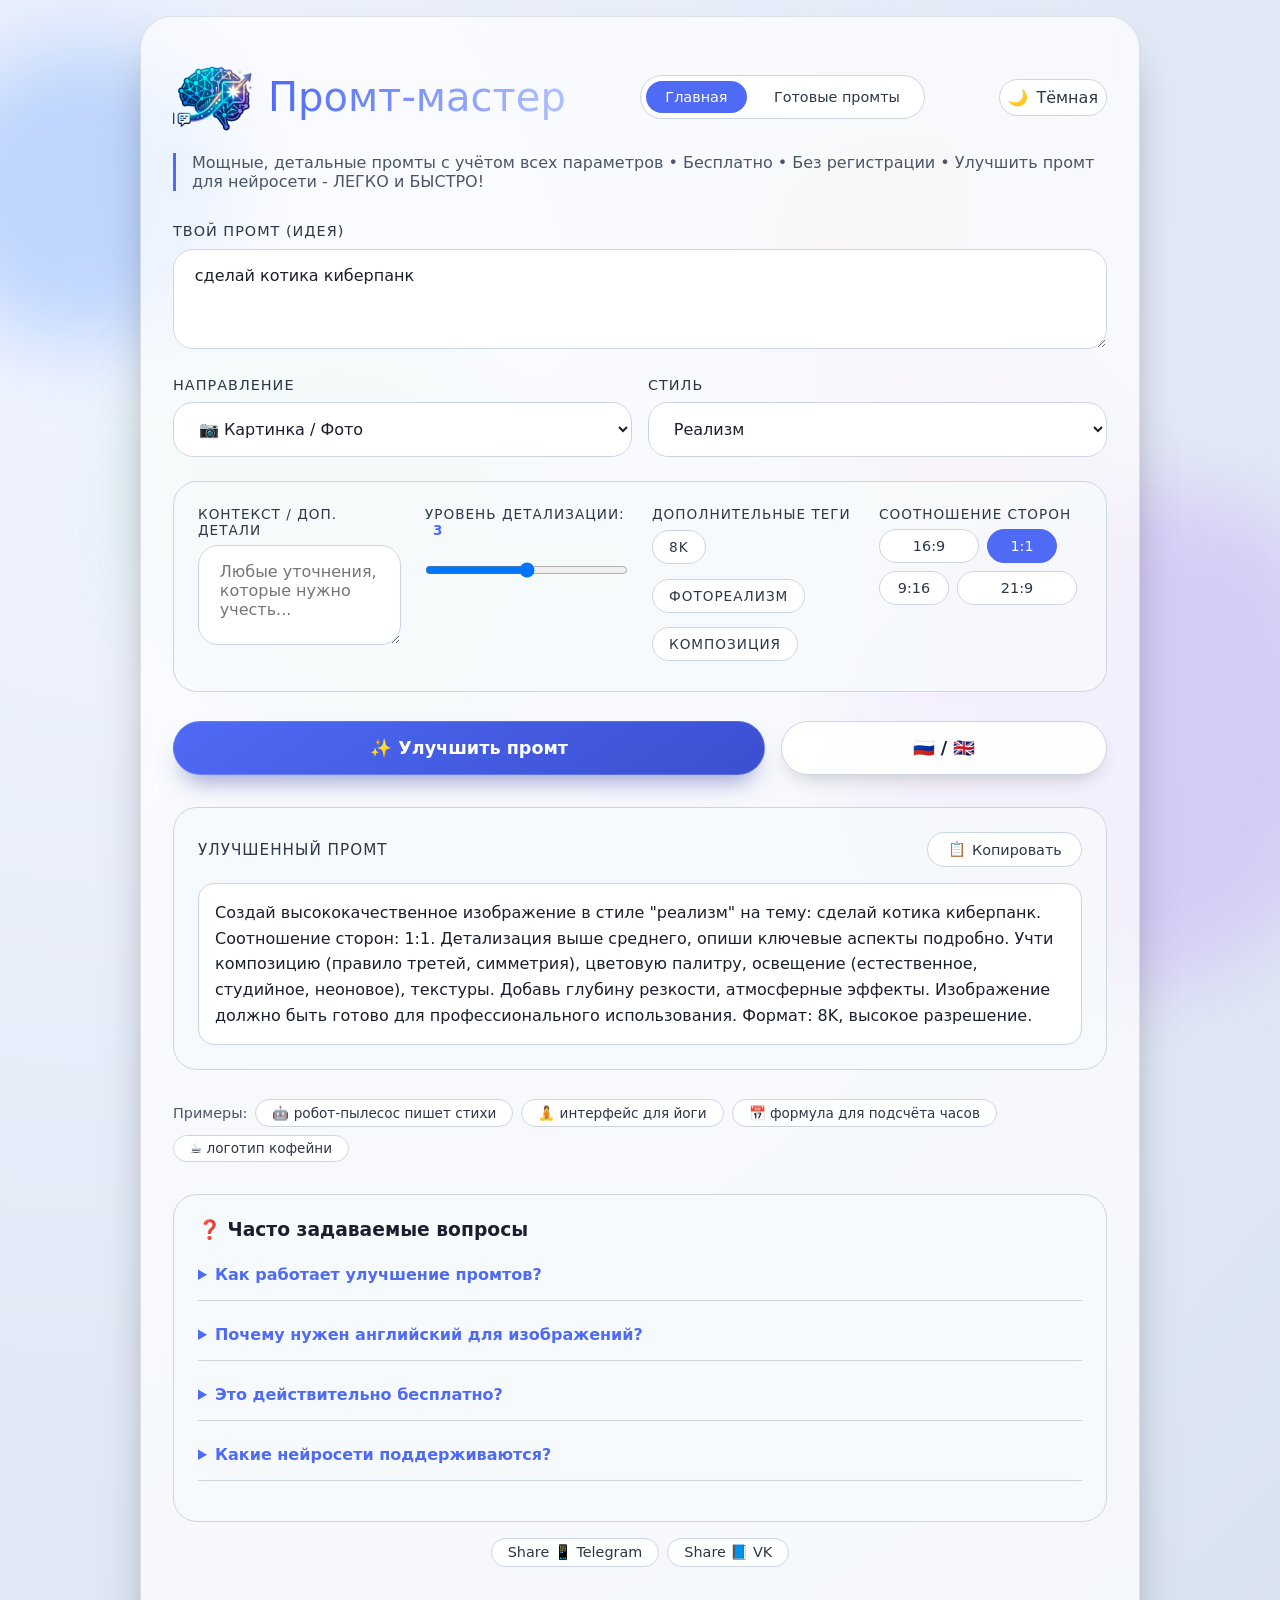
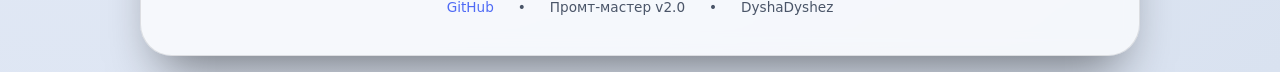
==== commit db9c38d7: "Update index.html" ====
--- a/index.html
+++ b/index.html
@@ -62,6 +62,18 @@
     
     <!-- ОСТАЛЬНЫЕ МЕТА-ТЕГИ И СКРИПТЫ АНАЛИТИКИ ОСТАЮТСЯ -->
     <!-- ... -->
+ <script type="application/ld+json">
+
+        // Проверяем, есть ли промт, переданный со страницы промтов
+const savedPrompt = sessionStorage.getItem('improvePrompt');
+if (savedPrompt) {
+    rawPrompt.value = savedPrompt;
+    sessionStorage.removeItem('improvePrompt');
+    // Опционально: автоматически нажать кнопку улучшения
+    setTimeout(() => enhanceBtn.click(), 100);
+}
+    </script>
+    
 </head>
 <body>
    
@@ -198,10 +210,8 @@
     
     <!-- ПОДКЛЮЧАЕМ ВНЕШНИЙ JS -->
     <script src="js/script.js"></script>
-    
+
     <!-- ОСТАЛЬНЫЕ СКРИПТЫ (JSON-LD) ОСТАЮТСЯ -->
-    <script type="application/ld+json">
-    <!-- ... -->
-    </script>
+   
 </body>
 </html>
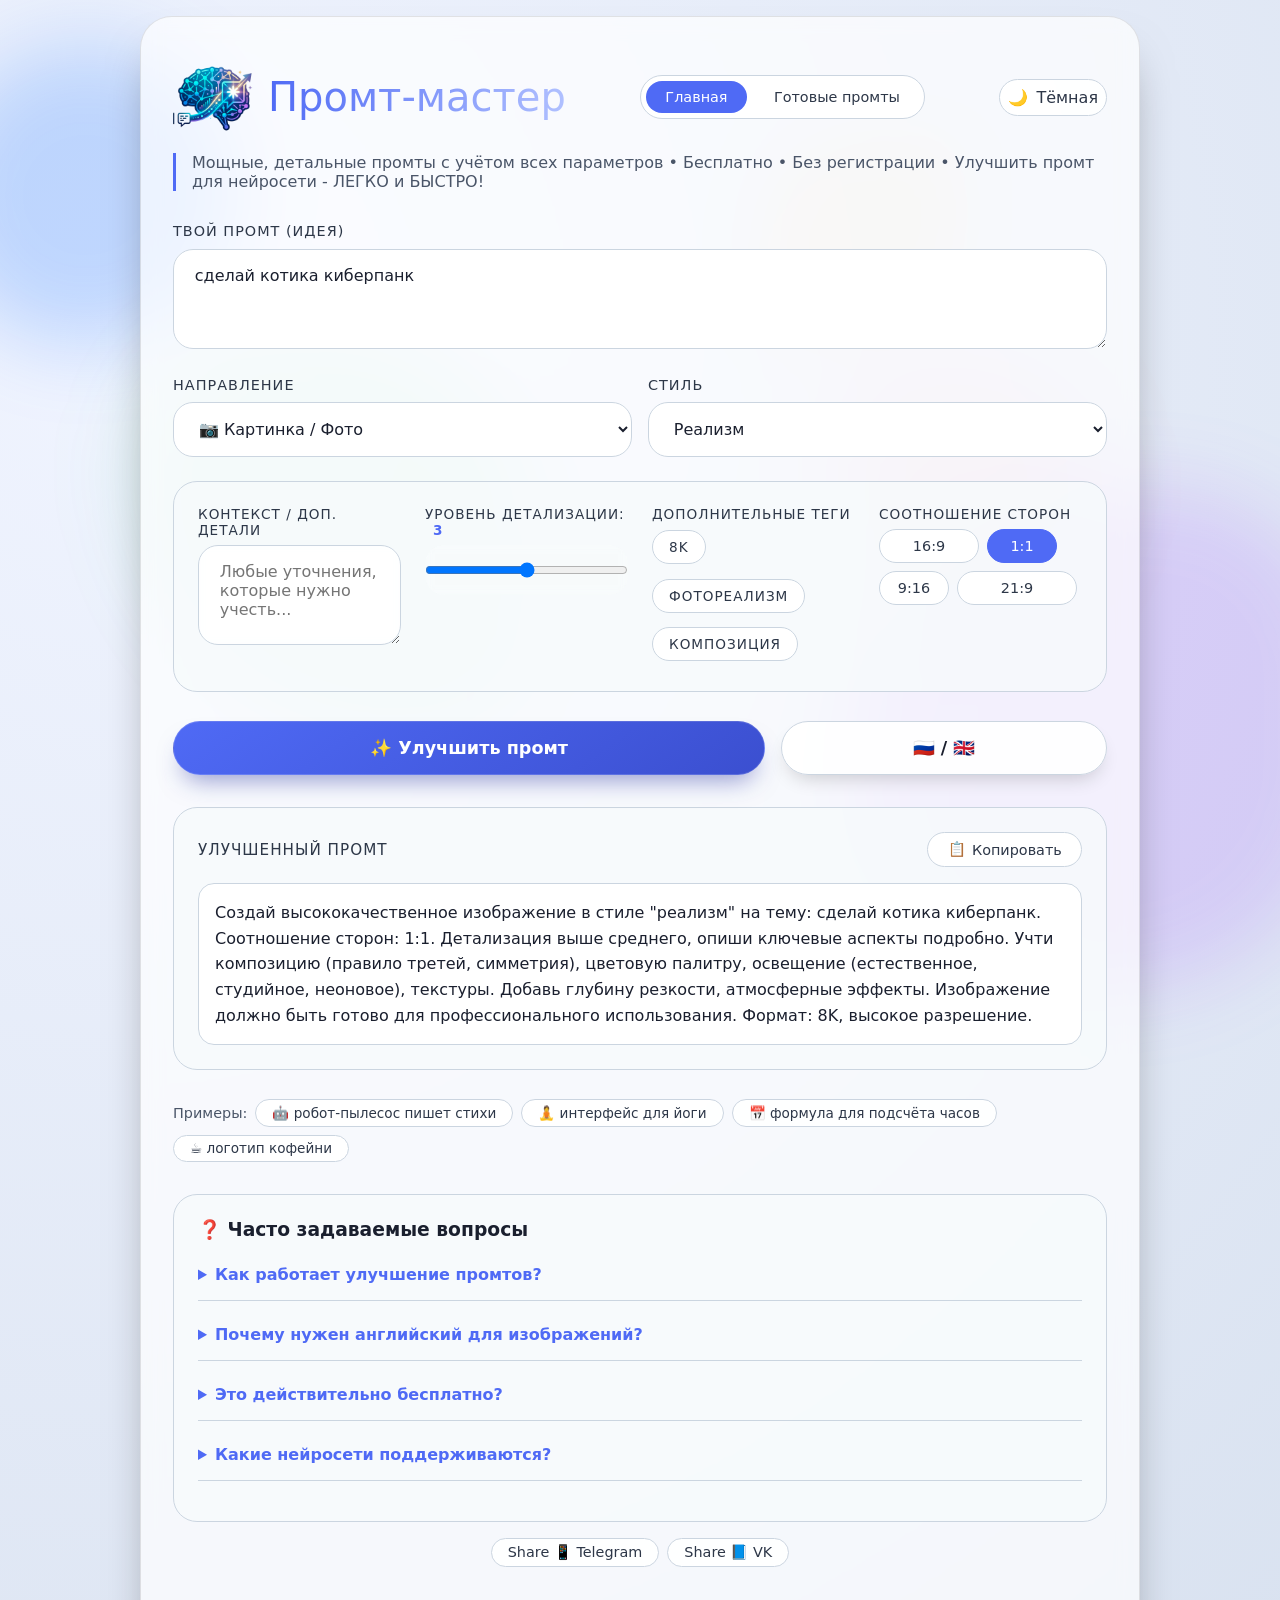
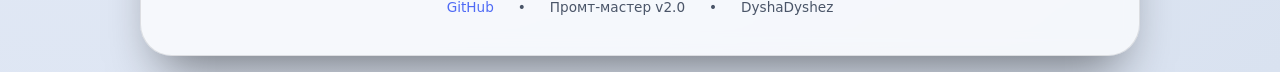
==== commit d725406c: "Update index.html" ====
--- a/index.html
+++ b/index.html
@@ -52,6 +52,31 @@
     <meta name="google-site-verification" content="Kg1-08nEpYVhfQC5q7SA82VuYpNn3GpHWhZMo6xVyNA" />
     <meta name="robots" content="index, follow, max-snippet:-1, max-image-preview:large, max-video-preview:-1">
     <!-- ... (весь head остается таким же, но удаляем тег <style> и его содержимое) ... -->
+
+    <!-- Базовые мета-теги -->
+<title>Промт-мастер | Улучшить промт для нейросетей — бесплатный AI-инструмент</title>
+<meta name="description" content="Промт-мастер — бесплатный онлайн-инструмент для улучшения промтов к нейросетям. Автоматический перевод на английский, детализация, стили и теги для Midjourney, ChatGPT, DALL-E, Stable Diffusion. Повысь качество генерации за 1 минуту.">
+<meta name="keywords" content="промт, улучшить промт, промт для нейросети, улучшение промтов, нейросети, midjourney, chatgpt, dall-e, stable diffusion, prompt engineering, генератор промтов, запросы для нейросетей, как писать промты, ai prompt, искусственный интеллект, промт мастер">
+
+<!-- Open Graph (для соцсетей) -->
+<meta property="og:title" content="Промт-мастер — улучши свой промт для нейросетей бесплатно">
+<meta property="og:description" content="Создавай идеальные запросы для Midjourney, ChatGPT, DALL-E. Автоперевод, детализация, 9 направлений. Бесплатно, без регистрации.">
+<meta property="og:type" content="website">
+<meta property="og:url" content="https://dyshadyshez.github.io/Promt-Changer/">
+<meta property="og:image" content="https://dyshadyshez.github.io/Promt-Changer/og-image.png">
+
+<!-- Twitter Card -->
+<meta name="twitter:card" content="summary_large_image">
+<meta name="twitter:title" content="Промт-мастер — улучши промт для нейросетей">
+<meta name="twitter:description" content="Бесплатный инструмент для создания идеальных промтов. Поддержка Midjourney, ChatGPT, DALL-E, Stable Diffusion.">
+
+<!-- Для поисковиков -->
+<meta name="robots" content="index, follow, max-snippet:-1, max-image-preview:large, max-video-preview:-1">
+<meta name="googlebot" content="index, follow">
+<meta name="yandex" content="index, follow">
+
+<!-- Дополнительные ключевые слова для расширенного поиска -->
+<meta name="keywords" content="prompt master, prompt ai, ai generator, генерация изображений, нейросеть онлайн, улучшить запрос для нейросети, как сделать промт, промт для midjourney, промт для chatgpt, prompt helper, ai tools, бесплатный промпт">
     
     <meta charset="UTF-8">
     <meta name="viewport" content="width=device-width, initial-scale=1.0">
--- a/css/style.css
+++ b/css/style.css
@@ -437,3 +437,22 @@
     background: var(--accent);
     color: white;
 }
+
+.sort-btn {
+    background: var(--input-bg);
+    border: 1px solid var(--input-border);
+    border-radius: 40px;
+    padding: 0.5rem 1rem;
+    cursor: pointer;
+    transition: 0.2s;
+    font-size: 0.85rem;
+}
+.sort-btn:hover {
+    background: var(--accent);
+    color: white;
+    transform: translateY(-1px);
+}
+.sort-btn.active {
+    background: var(--accent);
+    color: white;
+}
